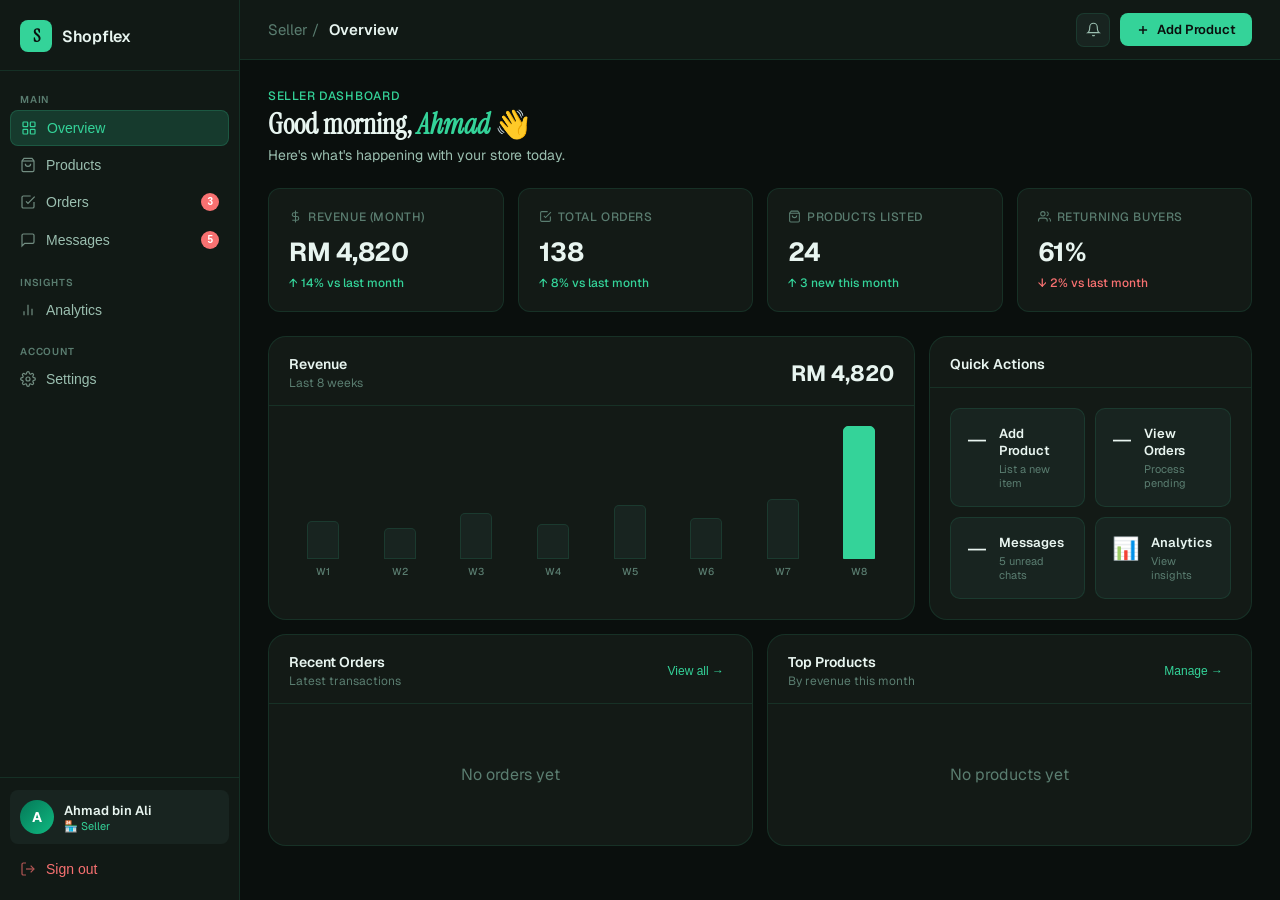
==== dashboard-seller.html @ abceafb4 "first commit" ====
<!DOCTYPE html>
<html lang="en">
<head>
  <meta charset="UTF-8" />
  <meta name="viewport" content="width=device-width, initial-scale=1.0" />
  <title>Shopflex — Seller Dashboard</title>
  <link rel="preconnect" href="https://fonts.googleapis.com" />
  <link rel="preconnect" href="https://fonts.gstatic.com" crossorigin />
  <link href="https://fonts.googleapis.com/css2?family=Instrument+Serif:ital@0;1&family=Geist:wght@300;400;500;600;700&display=swap" rel="stylesheet" />
  <link rel="stylesheet" href="css/seller.css">
</head>
<body>

<div class="app">

  <!-- ═══ SIDEBAR ═══ -->
  <aside class="sidebar" id="sidebar">
    <a class="sidebar-brand" href="index.html">
      <div class="brand-mark">S</div>
      <span class="brand-name">Shopflex</span>
    </a>

    <nav class="sidebar-nav">
      <div class="nav-section-label">Main</div>

      <button class="nav-item active" onclick="Dash.nav('overview', this)">
        <svg width="16" height="16" viewBox="0 0 24 24" fill="none" stroke="currentColor" stroke-width="1.8">
          <rect x="3" y="3" width="7" height="7" rx="1"/><rect x="14" y="3" width="7" height="7" rx="1"/>
          <rect x="3" y="14" width="7" height="7" rx="1"/><rect x="14" y="14" width="7" height="7" rx="1"/>
        </svg>
        Overview
      </button>

      <button class="nav-item" onclick="Dash.nav('products', this)">
        <svg width="16" height="16" viewBox="0 0 24 24" fill="none" stroke="currentColor" stroke-width="1.8">
          <path d="M6 2L3 6v14a2 2 0 002 2h14a2 2 0 002-2V6l-3-4z"/><line x1="3" y1="6" x2="21" y2="6"/>
          <path d="M16 10a4 4 0 01-8 0"/>
        </svg>
        Products
      </button>

      <button class="nav-item" onclick="Dash.nav('orders', this)">
        <svg width="16" height="16" viewBox="0 0 24 24" fill="none" stroke="currentColor" stroke-width="1.8">
          <path d="M9 11l3 3L22 4"/><path d="M21 12v7a2 2 0 01-2 2H5a2 2 0 01-2-2V5a2 2 0 012-2h11"/>
        </svg>
        Orders
        <span class="nav-badge" id="orders-badge">3</span>
      </button>

      <button class="nav-item" onclick="Dash.nav('messages', this)">
        <svg width="16" height="16" viewBox="0 0 24 24" fill="none" stroke="currentColor" stroke-width="1.8">
          <path d="M21 15a2 2 0 01-2 2H7l-4 4V5a2 2 0 012-2h14a2 2 0 012 2z"/>
        </svg>
        Messages
        <span class="nav-badge">5</span>
      </button>

      <div class="nav-section-label" style="margin-top:10px">Insights</div>

      <button class="nav-item" onclick="Dash.nav('analytics', this)">
        <svg width="16" height="16" viewBox="0 0 24 24" fill="none" stroke="currentColor" stroke-width="1.8">
          <line x1="18" y1="20" x2="18" y2="10"/><line x1="12" y1="20" x2="12" y2="4"/>
          <line x1="6" y1="20" x2="6" y2="14"/>
        </svg>
        Analytics
      </button>

      <div class="nav-section-label" style="margin-top:10px">Account</div>

      <button class="nav-item" onclick="Dash.nav('settings', this)">
        <svg width="16" height="16" viewBox="0 0 24 24" fill="none" stroke="currentColor" stroke-width="1.8">
          <circle cx="12" cy="12" r="3"/>
          <path d="M19.4 15a1.65 1.65 0 00.33 1.82l.06.06a2 2 0 010 2.83 2 2 0 01-2.83 0l-.06-.06a1.65 1.65 0 00-1.82-.33 1.65 1.65 0 00-1 1.51V21a2 2 0 01-4 0v-.09A1.65 1.65 0 009 19.4a1.65 1.65 0 00-1.82.33l-.06.06a2 2 0 01-2.83-2.83l.06-.06A1.65 1.65 0 004.68 15a1.65 1.65 0 00-1.51-1H3a2 2 0 010-4h.09A1.65 1.65 0 004.6 9a1.65 1.65 0 00-.33-1.82l-.06-.06a2 2 0 012.83-2.83l.06.06A1.65 1.65 0 009 4.68a1.65 1.65 0 001-1.51V3a2 2 0 014 0v.09a1.65 1.65 0 001 1.51 1.65 1.65 0 001.82-.33l.06-.06a2 2 0 012.83 2.83l-.06.06A1.65 1.65 0 0019.4 9a1.65 1.65 0 001.51 1H21a2 2 0 010 4h-.09a1.65 1.65 0 00-1.51 1z"/>
        </svg>
        Settings
      </button>
    </nav>

    <div class="sidebar-footer">
      <div class="seller-info">
        <div class="seller-avatar" id="seller-avatar-sb">A</div>
        <div class="seller-meta">
          <div class="seller-name" id="seller-name-sb">Ahmad bin Ali</div>
          <div class="seller-role">🏪 Seller</div>
        </div>
      </div>
      <button class="nav-item" onclick="Dash.logout()" style="color:var(--red)">
        <svg width="16" height="16" viewBox="0 0 24 24" fill="none" stroke="currentColor" stroke-width="1.8">
          <path d="M9 21H5a2 2 0 01-2-2V5a2 2 0 012-2h4"/><polyline points="16 17 21 12 16 7"/><line x1="21" y1="12" x2="9" y2="12"/>
        </svg>
        Sign out
      </button>
    </div>
  </aside>

  <!-- ═══ MAIN ═══ -->
  <div class="main">

    <!-- TOPBAR -->
    <header class="topbar">
      <div class="topbar-title" id="topbar-title">
        <span>Seller /</span> Overview
      </div>
      <div class="topbar-actions" style="position:relative">
        <button class="icon-btn" title="Notifications" onclick="NotifPanel.toggle()" id="notif-bell-btn" style="position:relative">
          <svg width="15" height="15" viewBox="0 0 24 24" fill="none" stroke="currentColor" stroke-width="1.8"><path d="M18 8A6 6 0 006 8c0 7-3 9-3 9h18s-3-2-3-9"/><path d="M13.73 21a2 2 0 01-3.46 0"/></svg>
          <span id="notif-badge" style="display:none;position:absolute;top:4px;right:4px;min-width:16px;height:16px;background:var(--red);color:#fff;font-size:9px;font-weight:700;border-radius:99px;align-items:center;justify-content:center;padding:0 4px;border:1.5px solid var(--bg-2);font-family:'Geist',sans-serif">0</span>
        </button>
        <!-- NOTIFICATION PANEL -->
        <div id="notif-panel" style="display:none;position:absolute;top:52px;right:0;width:340px;background:var(--bg-card);border:1px solid var(--border-md);border-radius:var(--radius-lg);box-shadow:0 16px 48px rgba(0,0,0,.6);z-index:200;overflow:hidden">
          <div style="display:flex;align-items:center;justify-content:space-between;padding:14px 16px;border-bottom:1px solid var(--border)">
            <span style="font-size:14px;font-weight:600;color:var(--text)">Notifications</span>
            <button onclick="NotifPanel.clearAll()" style="font-size:11px;color:var(--text-3);background:none;border:none;cursor:pointer;font-family:'Geist',sans-serif;transition:color .15s" onmouseover="this.style.color='var(--text)'" onmouseout="this.style.color='var(--text-3)'">Clear all</button>
          </div>
          <div id="notif-list" style="max-height:380px;overflow-y:auto">
            <div id="notif-empty" style="padding:2.5rem 1rem;text-align:center;color:var(--text-3);font-size:13px;line-height:1.6">
              No notifications yet.<br/>New orders will appear here in real time.
            </div>
          </div>
        </div>
        <button class="btn-primary" onclick="Dash.openAddProduct()">
          <svg width="14" height="14" viewBox="0 0 24 24" fill="none" stroke="currentColor" stroke-width="2.5"><line x1="12" y1="5" x2="12" y2="19"/><line x1="5" y1="12" x2="19" y2="12"/></svg>
          Add Product
        </button>
      </div>
    </header>

    <!-- CONTENT -->
    <div class="content">

      <!-- ══ OVERVIEW ══ -->
      <div class="page active" id="page-overview">
        <div class="page-header">
          <div class="page-eyebrow">Seller Dashboard</div>
          <h1 class="page-title">Good morning, <em id="seller-first-name">Ahmad</em> 👋</h1>
          <p class="page-sub">Here's what's happening with your store today.</p>
        </div>

        <!-- Stats -->
        <div class="stats-row">
          <div class="stat-card">
            <div class="stat-label">
              <svg width="13" height="13" viewBox="0 0 24 24" fill="none" stroke="currentColor" stroke-width="2"><line x1="12" y1="1" x2="12" y2="23"/><path d="M17 5H9.5a3.5 3.5 0 000 7h5a3.5 3.5 0 010 7H6"/></svg>
              Revenue (Month)
            </div>
            <div class="stat-value">RM 4,820</div>
            <div class="stat-trend trend-up">↑ 14% vs last month</div>
          </div>
          <div class="stat-card">
            <div class="stat-label">
              <svg width="13" height="13" viewBox="0 0 24 24" fill="none" stroke="currentColor" stroke-width="2"><path d="M9 11l3 3L22 4"/><path d="M21 12v7a2 2 0 01-2 2H5a2 2 0 01-2-2V5a2 2 0 012-2h11"/></svg>
              Total Orders
            </div>
            <div class="stat-value">138</div>
            <div class="stat-trend trend-up">↑ 8% vs last month</div>
          </div>
          <div class="stat-card">
            <div class="stat-label">
              <svg width="13" height="13" viewBox="0 0 24 24" fill="none" stroke="currentColor" stroke-width="2"><path d="M6 2L3 6v14a2 2 0 002 2h14a2 2 0 002-2V6l-3-4z"/><line x1="3" y1="6" x2="21" y2="6"/><path d="M16 10a4 4 0 01-8 0"/></svg>
              Products Listed
            </div>
            <div class="stat-value">24</div>
            <div class="stat-trend trend-up">↑ 3 new this month</div>
          </div>
          <div class="stat-card">
            <div class="stat-label">
              <svg width="13" height="13" viewBox="0 0 24 24" fill="none" stroke="currentColor" stroke-width="2"><path d="M17 21v-2a4 4 0 00-4-4H5a4 4 0 00-4 4v2"/><circle cx="9" cy="7" r="4"/><path d="M23 21v-2a4 4 0 00-3-3.87"/><path d="M16 3.13a4 4 0 010 7.75"/></svg>
              Returning Buyers
            </div>
            <div class="stat-value">61%</div>
            <div class="stat-trend trend-down">↓ 2% vs last month</div>
          </div>
        </div>

        <!-- Revenue chart + Top products -->
        <div class="grid-3-1">
          <!-- Revenue chart -->
          <div class="card">
            <div class="card-header">
              <div>
                <div class="card-title">Revenue</div>
                <div class="card-sub">Last 8 weeks</div>
              </div>
              <div style="display:flex;gap:8px;align-items:center">
                <span style="font-size:22px;font-weight:700;color:var(--text)">RM 4,820</span>
              </div>
            </div>
            <div class="card-body">
              <div class="chart-wrap" id="revenue-chart">
                <!-- Bars injected by JS -->
              </div>
            </div>
          </div>

          <!-- Quick actions -->
          <div class="card">
            <div class="card-header">
              <div class="card-title">Quick Actions</div>
            </div>
            <div class="card-body">
              <div class="quick-grid">
                <div class="quick-card" onclick="Dash.openAddProduct()">
                  <div class="quick-icon">—</div>
                  <div>
                    <div class="quick-title">Add Product</div>
                    <div class="quick-desc">List a new item</div>
                  </div>
                </div>
                <div class="quick-card" onclick='Dash.nav("orders", document.querySelector("[onclick*=\"orders\"]"))'>
                  <div class="quick-icon">—</div>
                  <div>
                    <div class="quick-title">View Orders</div>
                    <div class="quick-desc">Process pending</div>
                  </div>
                </div>
                <div class="quick-card" onclick='Dash.nav("messages", null)'>
                  <div class="quick-icon">—</div>
                  <div>
                    <div class="quick-title">Messages</div>
                    <div class="quick-desc">5 unread chats</div>
                  </div>
                </div>
                <div class="quick-card" onclick="Dash.nav('analytics', null)">
                  <div class="quick-icon">📊</div>
                  <div>
                    <div class="quick-title">Analytics</div>
                    <div class="quick-desc">View insights</div>
                  </div>
                </div>
              </div>
            </div>
          </div>
        </div>

        <!-- Recent orders + Top products -->
        <div class="grid-2">
          <!-- Recent orders -->
          <div class="card">
            <div class="card-header">
              <div>
                <div class="card-title">Recent Orders</div>
                <div class="card-sub">Latest transactions</div>
              </div>
              <button class="card-action" onclick="Dash.nav('orders', null)">View all →</button>
            </div>
            <div class="card-body" id="recent-orders-list">
              <!-- Injected by JS -->
            </div>
          </div>

          <!-- Top products -->
          <div class="card">
            <div class="card-header">
              <div>
                <div class="card-title">Top Products</div>
                <div class="card-sub">By revenue this month</div>
              </div>
              <button class="card-action" onclick="Dash.nav('products', null)">Manage →</button>
            </div>
            <div class="card-body" id="top-products-list">
              <!-- Injected by JS -->
            </div>
          </div>
        </div>
      </div>

      <!-- ══ PRODUCTS ══ -->
      <div class="page" id="page-products">
        <div class="page-header">
          <div class="page-eyebrow">Store</div>
          <h1 class="page-title">My <em>Products</em></h1>
          <p class="page-sub">Manage your listings, inventory, and pricing.</p>
        </div>

        <div class="products-toolbar">
          <div class="search-wrap">
            <span class="search-ico">
              <svg width="14" height="14" viewBox="0 0 24 24" fill="none" stroke="currentColor" stroke-width="2"><circle cx="11" cy="11" r="8"/><path d="M21 21l-4.35-4.35"/></svg>
            </span>
            <input class="search-input" placeholder="Search products…" oninput="Dash.filterProducts(this.value)" />
          </div>
          <select class="filter-select" onchange="Dash.filterByCategory(this.value)">
            <option value="">All categories</option>
            <option>Electronics</option>
            <option>Fashion</option>
            <option>Home & Living</option>
            <option>Sports</option>
            <option>Accessories</option>
          </select>
          <select class="filter-select">
            <option>All stock</option>
            <option>In stock</option>
            <option>Low stock</option>
            <option>Out of stock</option>
          </select>
          <button class="btn-primary" onclick="Dash.openAddProduct()">
            <svg width="13" height="13" viewBox="0 0 24 24" fill="none" stroke="currentColor" stroke-width="2.5"><line x1="12" y1="5" x2="12" y2="19"/><line x1="5" y1="12" x2="19" y2="12"/></svg>
            Add Product
          </button>
        </div>

        <div class="table-wrap">
          <table class="data-table" id="products-table">
            <thead>
              <tr>
                <th>Product</th>
                <th>Category</th>
                <th>Price</th>
                <th>Stock</th>
                <th>Sales</th>
                <th>Revenue</th>
                <th>Actions</th>
              </tr>
            </thead>
            <tbody id="products-tbody">
              <!-- Injected by JS -->
            </tbody>
          </table>
        </div>
      </div>

      <!-- ══ ORDERS ══ -->
      <div class="page" id="page-orders">
        <div class="page-header">
          <div class="page-eyebrow">Fulfilment</div>
          <h1 class="page-title">My <em>Orders</em></h1>
          <p class="page-sub">Track and manage incoming orders.</p>
        </div>

        <div class="orders-tabs">
          <button class="otab active" onclick="Dash.filterOrders('all', this)">
            All <span class="otab-count">12</span>
          </button>
          <button class="otab" onclick="Dash.filterOrders('pending', this)">
            Pending <span class="otab-count">3</span>
          </button>
          <button class="otab" onclick="Dash.filterOrders('shipped', this)">
            Shipped <span class="otab-count">5</span>
          </button>
          <button class="otab" onclick="Dash.filterOrders('delivered', this)">
            Delivered <span class="otab-count">3</span>
          </button>
          <button class="otab" onclick="Dash.filterOrders('cancelled', this)">
            Cancelled <span class="otab-count">1</span>
          </button>
        </div>

        <div class="table-wrap">
          <table class="data-table" id="orders-table">
            <thead>
              <tr>
                <th>Order</th>
                <th>Buyer</th>
                <th>Product</th>
                <th>Date</th>
                <th>Amount</th>
                <th>Payment</th>
                <th>Status</th>
                <th>Actions</th>
              </tr>
            </thead>
            <tbody id="orders-tbody">
              <!-- Injected by JS -->
            </tbody>
          </table>
        </div>
      </div>

      <!-- ══ MESSAGES ══ -->
      <div class="page" id="page-messages">
        <div class="page-header">
          <div class="page-eyebrow">Communication</div>
          <h1 class="page-title">Buyer <em>Messages</em></h1>
          <p class="page-sub">Chat directly with your customers.</p>
        </div>

        <div class="messages-layout">
          <!-- Conversation list -->
          <div class="convo-list">
            <div class="convo-search">
              <input class="search-input" style="padding-left:12px" placeholder="Search chats…" />
            </div>
            <div class="convo-item active" onclick="Dash.openChat(this, 'Ali Hassan', 'A', 'Is it still available?')">
              <div class="convo-av">A</div>
              <div class="convo-meta">
                <div class="convo-name">Ali Hassan</div>
                <div class="convo-preview">Is it still available? 👍</div>
              </div>
              <div style="display:flex;flex-direction:column;align-items:flex-end;gap:4px">
                <div class="convo-time">2m</div>
                <div class="unread-dot"></div>
              </div>
            </div>
            <div class="convo-item" onclick="Dash.openChat(this, 'Siti Rahimah', 'S', 'When will it arrive?')">
              <div class="convo-av" style="background:linear-gradient(135deg,#7c3aed,#6d28d9)">S</div>
              <div class="convo-meta">
                <div class="convo-name">Siti Rahimah</div>
                <div class="convo-preview">When will it arrive?</div>
              </div>
              <div style="display:flex;flex-direction:column;align-items:flex-end;gap:4px">
                <div class="convo-time">1h</div>
                <div class="unread-dot"></div>
              </div>
            </div>
            <div class="convo-item" onclick="Dash.openChat(this, 'Kumar Raj', 'K', 'Can I get a discount?')">
              <div class="convo-av" style="background:linear-gradient(135deg,#b45309,#d97706)">K</div>
              <div class="convo-meta">
                <div class="convo-name">Kumar Raj</div>
                <div class="convo-preview">Can I get a discount?</div>
              </div>
              <div style="display:flex;flex-direction:column;align-items:flex-end;gap:4px">
                <div class="convo-time">3h</div>
                <div class="unread-dot"></div>
              </div>
            </div>
            <div class="convo-item" onclick="Dash.openChat(this, 'Nurul Ain', 'N', 'Thank you so much!')">
              <div class="convo-av" style="background:linear-gradient(135deg,#0369a1,#0284c7)">N</div>
              <div class="convo-meta">
                <div class="convo-name">Nurul Ain</div>
                <div class="convo-preview">Thank you so much! 🙏</div>
              </div>
              <div style="display:flex;flex-direction:column;align-items:flex-end;gap:4px">
                <div class="convo-time">5h</div>
              </div>
            </div>
            <div class="convo-item" onclick="Dash.openChat(this, 'Chong Wei', 'C', 'Order placed!')">
              <div class="convo-av" style="background:linear-gradient(135deg,#be185d,#db2777)">C</div>
              <div class="convo-meta">
                <div class="convo-name">Chong Wei</div>
                <div class="convo-preview">Order placed! Thanks.</div>
              </div>
              <div style="display:flex;flex-direction:column;align-items:flex-end;gap:4px">
                <div class="convo-time">1d</div>
              </div>
            </div>
          </div>

          <!-- Chat area -->
          <div class="chat-area">
            <div class="chat-header">
              <div class="chat-av" id="chat-av">A</div>
              <div>
                <div class="chat-name" id="chat-name">Ali Hassan</div>
                <div class="chat-status">● Online</div>
              </div>
            </div>
            <div class="chat-messages" id="chat-messages">
              <div class="msg in">
                <div class="msg-bubble">Hi! Is the Wireless Earbuds Pro still available?</div>
                <div class="msg-time">2:14 PM</div>
              </div>
              <div class="msg in">
                <div class="msg-bubble">Is it still available? 👍</div>
                <div class="msg-time">2:14 PM</div>
              </div>
              <div class="msg out">
                <div class="msg-bubble">Yes! We still have 5 units left 🎧</div>
                <div class="msg-time">2:15 PM</div>
              </div>
              <div class="msg out">
                <div class="msg-bubble">Free shipping for orders above RM 100 too!</div>
                <div class="msg-time">2:15 PM</div>
              </div>
              <div class="msg in">
                <div class="msg-bubble">Great! I'll place an order now.</div>
                <div class="msg-time">2:17 PM</div>
              </div>
            </div>
            <div class="chat-input-wrap">
              <input class="chat-input" id="chat-input-field" placeholder="Type a message…" onkeydown="if(event.key==='Enter')Dash.sendMessage()" />
              <button class="send-btn" onclick="Dash.sendMessage()">
                <svg width="14" height="14" viewBox="0 0 24 24" fill="none" stroke="currentColor" stroke-width="2.5"><line x1="22" y1="2" x2="11" y2="13"/><polygon points="22 2 15 22 11 13 2 9 22 2"/></svg>
              </button>
            </div>
          </div>
        </div>
      </div>

      <!-- ══ ANALYTICS ══ -->
      <div class="page" id="page-analytics">
        <div class="page-header">
          <div class="page-eyebrow">Insights</div>
          <h1 class="page-title">Store <em>Analytics</em></h1>
          <p class="page-sub">Performance trends and customer insights.</p>
        </div>

        <!-- Period selector -->
        <div style="display:flex;justify-content:flex-end;margin-bottom:20px">
          <div class="analytics-period">
            <button class="period-btn" onclick="Dash.setPeriod('7d',this)">7D</button>
            <button class="period-btn active" onclick="Dash.setPeriod('30d',this)">30D</button>
            <button class="period-btn" onclick="Dash.setPeriod('90d',this)">3M</button>
            <button class="period-btn" onclick="Dash.setPeriod('1y',this)">1Y</button>
          </div>
        </div>

        <div class="stats-row">
          <div class="stat-card">
            <div class="stat-label">Total Revenue</div>
            <div class="stat-value">RM 4,820</div>
            <div class="stat-trend trend-up">↑ 14%</div>
          </div>
          <div class="stat-card">
            <div class="stat-label">Orders</div>
            <div class="stat-value">138</div>
            <div class="stat-trend trend-up">↑ 8%</div>
          </div>
          <div class="stat-card">
            <div class="stat-label">Avg. Order Value</div>
            <div class="stat-value">RM 34.9</div>
            <div class="stat-trend trend-up">↑ 5%</div>
          </div>
          <div class="stat-card">
            <div class="stat-label">Conversion Rate</div>
            <div class="stat-value">3.8%</div>
            <div class="stat-trend trend-down">↓ 0.4%</div>
          </div>
        </div>

        <div class="grid-2">
          <!-- Revenue trend -->
          <div class="card">
            <div class="card-header">
              <div class="card-title">Revenue Trend</div>
              <div class="card-sub">Daily revenue (last 30 days)</div>
            </div>
            <div class="card-body">
              <div class="chart-wrap" id="analytics-chart" style="height:180px">
                <!-- Injected by JS -->
              </div>
            </div>
          </div>

          <!-- Category breakdown -->
          <div class="card">
            <div class="card-header">
              <div class="card-title">Sales by Category</div>
              <div class="card-sub">Revenue distribution</div>
            </div>
            <div class="card-body">
              <div class="donut-wrap">
                <!-- SVG donut chart -->
                <svg class="donut-svg" width="120" height="120" viewBox="0 0 120 120">
                  <circle cx="60" cy="60" r="46" fill="none" stroke="var(--bg-3)" stroke-width="16"/>
                  <!-- Electronics 42% -->
                  <circle cx="60" cy="60" r="46" fill="none" stroke="#34d399" stroke-width="16"
                    stroke-dasharray="121.5 288.9" stroke-dashoffset="0" transform="rotate(-90 60 60)"/>
                  <!-- Fashion 28% -->
                  <circle cx="60" cy="60" r="46" fill="none" stroke="#60a5fa" stroke-width="16"
                    stroke-dasharray="81" stroke-dashoffset="-121.5" transform="rotate(-90 60 60)"/>
                  <!-- Home 18% -->
                  <circle cx="60" cy="60" r="46" fill="none" stroke="#fbbf24" stroke-width="16"
                    stroke-dasharray="52" stroke-dashoffset="-202.5" transform="rotate(-90 60 60)"/>
                  <!-- Other 12% -->
                  <circle cx="60" cy="60" r="46" fill="none" stroke="#f87171" stroke-width="16"
                    stroke-dasharray="34.7" stroke-dashoffset="-254.5" transform="rotate(-90 60 60)"/>
                  <text x="60" y="55" text-anchor="middle" fill="var(--text)" font-size="14" font-weight="700" font-family="Geist">42%</text>
                  <text x="60" y="70" text-anchor="middle" fill="var(--text-3)" font-size="9" font-family="Geist">Electronics</text>
                </svg>
                <div class="donut-legend">
                  <div class="legend-item">
                    <div class="legend-dot" style="background:#34d399"></div>
                    <div class="legend-label">Electronics</div>
                    <div class="legend-pct">42%</div>
                  </div>
                  <div class="legend-item">
                    <div class="legend-dot" style="background:#60a5fa"></div>
                    <div class="legend-label">Fashion</div>
                    <div class="legend-pct">28%</div>
                  </div>
                  <div class="legend-item">
                    <div class="legend-dot" style="background:#fbbf24"></div>
                    <div class="legend-label">Home & Living</div>
                    <div class="legend-pct">18%</div>
                  </div>
                  <div class="legend-item">
                    <div class="legend-dot" style="background:#f87171"></div>
                    <div class="legend-label">Other</div>
                    <div class="legend-pct">12%</div>
                  </div>
                </div>
              </div>
            </div>
          </div>
        </div>
      </div>

      <!-- ══ SETTINGS ══ -->
      <div class="page" id="page-settings">
        <div class="page-header">
          <div class="page-eyebrow">Account</div>
          <h1 class="page-title">Store <em>Settings</em></h1>
          <p class="page-sub">Manage your profile, store info, and preferences.</p>
        </div>

        <div class="settings-grid">
          <!-- Profile -->
          <div class="card">
            <div class="card-header"><div class="card-title">Profile</div></div>
            <div class="card-body">
              <div style="display:flex;align-items:center;gap:16px;margin-bottom:20px">
                <div class="seller-avatar" style="width:52px;height:52px;font-size:20px" id="settings-avatar">A</div>
                <div>
                  <div style="font-size:16px;font-weight:600;color:var(--text)" id="settings-name">Ahmad bin Ali</div>
                  <div style="font-size:12px;color:var(--text-3)">Seller account</div>
                </div>
              </div>
              <div class="fgroup">
                <label class="flabel">Full Name</label>
                <input class="finput" id="set-name" placeholder="Ahmad bin Ali" />
              </div>
              <div class="fgroup">
                <label class="flabel">Email</label>
                <input class="finput" id="set-email" type="email" placeholder="ahmad@example.com" />
              </div>
              <div class="fgroup">
                <label class="flabel">Phone</label>
                <input class="finput" id="set-phone" placeholder="+60 12-345 6789" />
              </div>
              <button class="btn-primary" style="margin-top:4px" onclick="Dash.saveProfile()">Save changes</button>
            </div>
          </div>

          <!-- Store info -->
          <div class="card">
            <div class="card-header"><div class="card-title">Store Info</div></div>
            <div class="card-body">
              <div class="fgroup">
                <label class="flabel">Store Name</label>
                <input class="finput" placeholder="TechGadgets MY" />
              </div>
              <div class="fgroup">
                <label class="flabel">Store Description</label>
                <textarea class="ftextarea" placeholder="Tell buyers about your store…"></textarea>
              </div>
              <div class="fgroup">
                <label class="flabel">Location</label>
                <input class="finput" placeholder="Kuala Lumpur, Malaysia" />
              </div>
              <button class="btn-primary" style="margin-top:4px" onclick="showToast('Store info saved!', 'success')">Save store info</button>
            </div>
          </div>

          <!-- Notifications -->
          <div class="card">
            <div class="card-header"><div class="card-title">Notifications</div></div>
            <div class="card-body">
              <div class="toggle-row">
                <div class="toggle-info">
                  <div class="toggle-label">New Orders</div>
                  <div class="toggle-desc">Get notified when a new order arrives</div>
                </div>
                <div class="toggle on" onclick="this.classList.toggle('on')"><div class="toggle-knob"></div></div>
              </div>
              <div class="toggle-row">
                <div class="toggle-info">
                  <div class="toggle-label">New Messages</div>
                  <div class="toggle-desc">Alert when buyer sends a message</div>
                </div>
                <div class="toggle on" onclick="this.classList.toggle('on')"><div class="toggle-knob"></div></div>
              </div>
              <div class="toggle-row">
                <div class="toggle-info">
                  <div class="toggle-label">Low Stock Alert</div>
                  <div class="toggle-desc">Notify when stock falls below 5 units</div>
                </div>
                <div class="toggle on" onclick="this.classList.toggle('on')"><div class="toggle-knob"></div></div>
              </div>
              <div class="toggle-row">
                <div class="toggle-info">
                  <div class="toggle-label">Weekly Report</div>
                  <div class="toggle-desc">Email summary every Monday</div>
                </div>
                <div class="toggle" onclick="this.classList.toggle('on')"><div class="toggle-knob"></div></div>
              </div>
            </div>
          </div>

          <!-- Security -->
          <div class="card">
            <div class="card-header"><div class="card-title">Security</div></div>
            <div class="card-body">
              <div class="fgroup">
                <label class="flabel">Current Password</label>
                <input class="finput" type="password" placeholder="••••••••" />
              </div>
              <div class="fgroup">
                <label class="flabel">New Password</label>
                <input class="finput" type="password" placeholder="Min. 8 characters" />
              </div>
              <div class="fgroup">
                <label class="flabel">Confirm New Password</label>
                <input class="finput" type="password" placeholder="••••••••" />
              </div>
              <button class="btn-primary" style="margin-top:4px" onclick="showToast('Password updated!', 'success')">Update password</button>
            </div>
          </div>
        </div>
      </div>

    </div>
  </div>
</div>

<!-- ═══ ADD PRODUCT MODAL ═══ -->
<div class="modal-backdrop" id="modal-backdrop" onclick="if(event.target===this)Dash.closeModal()">
  <div class="modal">
    <div class="modal-header">
      <div class="modal-title">Add New Product</div>
      <button class="modal-close" onclick="Dash.closeModal()">
        <svg width="12" height="12" viewBox="0 0 24 24" fill="none" stroke="currentColor" stroke-width="2.5"><path d="M18 6L6 18M6 6l12 12"/></svg>
      </button>
    </div>
    <div class="modal-body">
      <!-- Image upload -->
      <div class="fgroup">
        <label class="flabel">Product Image</label>
        <input type="file" id="mp-image-input" accept="image/png,image/jpeg,image/webp" style="display:none" onchange="Dash.handleImagePick(this)" />
        <div class="img-upload" id="img-upload-area" onclick="document.getElementById('mp-image-input').click()">
          <div class="img-upload-icon" id="img-upload-icon">📷</div>
          <div class="img-upload-text" id="img-upload-text">Click to upload image</div>
          <div class="img-upload-sub" id="img-upload-sub">PNG, JPG, WEBP up to 5MB</div>
        </div>
        <img id="img-preview" src="" alt="Preview" style="display:none;margin-top:10px;width:100%;max-height:160px;object-fit:cover;border-radius:8px;border:1px solid var(--border)" />
      </div>

      <div class="fgroup">
        <label class="flabel">Product Name</label>
        <input class="finput" id="mp-name" placeholder="e.g. Wireless Earbuds Pro" />
      </div>

      <div class="form-row">
        <div class="fgroup" style="margin-bottom:0">
          <label class="flabel">Price (RM)</label>
          <input class="finput" id="mp-price" type="number" placeholder="0.00" step="0.01" />
        </div>
        <div class="fgroup" style="margin-bottom:0">
          <label class="flabel">Stock Quantity</label>
          <input class="finput" id="mp-stock" type="number" placeholder="0" />
        </div>
      </div>

      <div class="fgroup" style="margin-top:16px">
        <label class="flabel">Category</label>
        <select class="fselect" id="mp-category">
          <option value="">Select a category</option>
          <option>Electronics</option>
          <option>Fashion</option>
          <option>Home & Living</option>
          <option>Sports</option>
          <option>Accessories</option>
          <option>Books</option>
          <option>Health & Beauty</option>
          <option>Other</option>
        </select>
      </div>

      <div class="fgroup">
        <label class="flabel">Description</label>
        <textarea class="ftextarea" id="mp-desc" placeholder="Describe your product — features, condition, what's included…"></textarea>
      </div>
    </div>
    <div class="modal-footer">
      <button class="btn-ghost" onclick="Dash.closeModal()">Cancel</button>
      <button class="btn-primary" onclick="Dash.submitProduct()">
        <svg width="13" height="13" viewBox="0 0 24 24" fill="none" stroke="currentColor" stroke-width="2.5"><line x1="12" y1="5" x2="12" y2="19"/><line x1="5" y1="12" x2="19" y2="12"/></svg>
        Add Product
      </button>
    </div>
  </div>
</div>

<!-- Toast -->
<div id="toast-wrap"></div>
<!-- Scripts -->
<script src="https://cdn.jsdelivr.net/npm/@supabase/supabase-js@2"></script>
<script src="js/config.js"></script>
<script src="js/seller.js"></script>
</body>
</html>
---- css/seller.css ----
/* ═══════════════════════════════════════════
       CSS VARIABLES & RESET
    ═══════════════════════════════════════════ */
    *, *::before, *::after { box-sizing: border-box; margin: 0; padding: 0; }

    :root {
      --green-900: #052e16;
      --green-800: #064e3b;
      --green-700: #065f46;
      --green-600: #047857;
      --green-500: #059669;
      --green-400: #10b981;
      --green-300: #34d399;
      --green-200: #6ee7b7;
      --green-100: #d1fae5;
      --green-50:  #ecfdf5;

      --bg:        #0a0f0d;
      --bg-2:      #111915;
      --bg-3:      #182420;
      --bg-card:   #131a16;
      --border:    rgba(52,211,153,.12);
      --border-md: rgba(52,211,153,.2);
      --text:      #e8f5f0;
      --text-2:    #9bbfb0;
      --text-3:    #5a7d70;
      --accent:    #34d399;
      --accent-glow: rgba(52,211,153,.18);
      --red:       #f87171;
      --red-bg:    rgba(248,113,113,.1);
      --yellow:    #fbbf24;
      --yellow-bg: rgba(251,191,36,.1);
      --blue:      #60a5fa;
      --blue-bg:   rgba(96,165,250,.1);

      --radius:    12px;
      --radius-lg: 18px;
      --ease:      cubic-bezier(.22,1,.36,1);
      --sidebar-w: 240px;
    }

    html { scroll-behavior: smooth; }
    body {
      font-family: 'Geist', sans-serif;
      background: var(--bg);
      color: var(--text);
      min-height: 100vh;
      overflow-x: hidden;
    }

    /* ═══════════════════════════════════════════
       LAYOUT
    ═══════════════════════════════════════════ */
    .app { display: flex; min-height: 100vh; }

    /* ═══ SIDEBAR ═══ */
    .sidebar {
      width: var(--sidebar-w);
      background: var(--bg-2);
      border-right: 1px solid var(--border);
      display: flex;
      flex-direction: column;
      position: fixed;
      top: 0; left: 0; bottom: 0;
      z-index: 100;
      transition: transform .3s var(--ease);
    }

    .sidebar-brand {
      display: flex;
      align-items: center;
      gap: 10px;
      padding: 20px 20px 18px;
      border-bottom: 1px solid var(--border);
      text-decoration: none;
    }
    .brand-mark {
      width: 32px; height: 32px;
      background: var(--accent);
      color: var(--bg);
      border-radius: 8px;
      display: flex; align-items: center; justify-content: center;
      font-family: 'Instrument Serif', serif;
      font-size: 18px;
      font-weight: 700;
      flex-shrink: 0;
    }
    .brand-name {
      font-size: 16px;
      font-weight: 600;
      color: var(--text);
      letter-spacing: -.3px;
    }

    .sidebar-nav {
      flex: 1;
      padding: 14px 10px;
      overflow-y: auto;
    }
    .nav-section-label {
      font-size: 10px;
      font-weight: 600;
      letter-spacing: .08em;
      color: var(--text-3);
      text-transform: uppercase;
      padding: 8px 10px 4px;
    }
    .nav-item {
      display: flex;
      align-items: center;
      gap: 10px;
      padding: 9px 10px;
      border-radius: 8px;
      cursor: pointer;
      font-size: 14px;
      font-weight: 500;
      color: var(--text-2);
      transition: all .15s;
      border: none;
      background: none;
      width: 100%;
      text-align: left;
      text-decoration: none;
      margin-bottom: 2px;
    }
    .nav-item:hover { background: var(--bg-3); color: var(--text); }
    .nav-item.active {
      background: var(--accent-glow);
      color: var(--accent);
      border: 1px solid var(--border-md);
    }
    .nav-item svg { flex-shrink: 0; opacity: .7; }
    .nav-item.active svg { opacity: 1; }
    .nav-badge {
      margin-left: auto;
      background: var(--red);
      color: #fff;
      font-size: 10px;
      font-weight: 700;
      border-radius: 10px;
      padding: 1px 6px;
      line-height: 16px;
    }

    .sidebar-footer {
      padding: 12px 10px;
      border-top: 1px solid var(--border);
    }
    .seller-info {
      display: flex;
      align-items: center;
      gap: 10px;
      padding: 10px;
      border-radius: 8px;
      background: var(--bg-3);
      margin-bottom: 8px;
    }
    .seller-avatar {
      width: 34px; height: 34px;
      border-radius: 50%;
      background: linear-gradient(135deg, var(--green-600), var(--green-400));
      display: flex; align-items: center; justify-content: center;
      font-size: 14px; font-weight: 700; color: #fff;
      flex-shrink: 0;
    }
    .seller-meta { flex: 1; min-width: 0; }
    .seller-name { font-size: 13px; font-weight: 600; color: var(--text); white-space: nowrap; overflow: hidden; text-overflow: ellipsis; }
    .seller-role { font-size: 11px; color: var(--accent); }

    /* ═══ MAIN ═══ */
    .main {
      margin-left: var(--sidebar-w);
      flex: 1;
      display: flex;
      flex-direction: column;
      min-height: 100vh;
    }

    /* ═══ TOPBAR ═══ */
    .topbar {
      height: 60px;
      background: var(--bg-2);
      border-bottom: 1px solid var(--border);
      display: flex;
      align-items: center;
      padding: 0 28px;
      gap: 16px;
      position: sticky;
      top: 0; z-index: 50;
    }
    .topbar-title {
      flex: 1;
      font-size: 15px;
      font-weight: 600;
      color: var(--text);
    }
    .topbar-title span { color: var(--text-3); font-weight: 400; margin-right: 6px; }
    .topbar-actions { display: flex; align-items: center; gap: 10px; }
    .icon-btn {
      width: 34px; height: 34px;
      border-radius: 8px;
      border: 1px solid var(--border);
      background: var(--bg-3);
      color: var(--text-2);
      display: flex; align-items: center; justify-content: center;
      cursor: pointer;
      transition: all .15s;
      position: relative;
    }
    .icon-btn:hover { border-color: var(--border-md); color: var(--text); }
    .notif-dot {
      position: absolute;
      top: 6px; right: 6px;
      width: 6px; height: 6px;
      border-radius: 50%;
      background: var(--red);
      border: 1.5px solid var(--bg-2);
    }
    @keyframes notifSlide {
      from { opacity:0; transform: translateY(-8px); }
      to   { opacity:1; transform: translateY(0); }
    }
    @keyframes fadeDown {
      from { opacity:0; transform: translateY(-8px); }
      to   { opacity:1; transform: translateY(0); }
    }
    .btn-primary {
      display: flex; align-items: center; gap: 7px;
      background: var(--accent);
      color: var(--bg);
      border: none;
      border-radius: 8px;
      padding: 8px 16px;
      font-family: 'Geist', sans-serif;
      font-size: 13px;
      font-weight: 600;
      cursor: pointer;
      transition: all .15s;
    }
    .btn-primary:hover { background: var(--green-300); transform: translateY(-1px); }

    /* ═══ CONTENT AREA ═══ */
    .content {
      padding: 28px;
      flex: 1;
    }

    /* ═══════════════════════════════════════════
       PAGES (tab-based views)
    ═══════════════════════════════════════════ */
    .page { display: none; animation: fadeUp .3s var(--ease) both; }
    .page.active { display: block; }
    @keyframes fadeUp {
      from { opacity: 0; transform: translateY(12px); }
      to   { opacity: 1; transform: translateY(0); }
    }

    /* ═══════════════════════════════════════════
       OVERVIEW PAGE
    ═══════════════════════════════════════════ */
    .page-header {
      margin-bottom: 24px;
    }
    .page-eyebrow {
      font-size: 12px;
      font-weight: 500;
      color: var(--accent);
      letter-spacing: .06em;
      text-transform: uppercase;
      margin-bottom: 4px;
    }
    .page-title {
      font-family: 'Instrument Serif', serif;
      font-size: 28px;
      color: var(--text);
      line-height: 1.2;
    }
    .page-title em { font-style: italic; color: var(--accent); }
    .page-sub { font-size: 14px; color: var(--text-2); margin-top: 4px; }

    /* Stats row */
    .stats-row {
      display: grid;
      grid-template-columns: repeat(4, 1fr);
      gap: 14px;
      margin-bottom: 24px;
    }
    .stat-card {
      background: var(--bg-card);
      border: 1px solid var(--border);
      border-radius: var(--radius);
      padding: 20px;
      transition: border-color .2s;
    }
    .stat-card:hover { border-color: var(--border-md); }
    .stat-label {
      font-size: 12px;
      font-weight: 500;
      color: var(--text-3);
      text-transform: uppercase;
      letter-spacing: .05em;
      margin-bottom: 10px;
      display: flex;
      align-items: center;
      gap: 6px;
    }
    .stat-value {
      font-size: 26px;
      font-weight: 700;
      color: var(--text);
      letter-spacing: -.5px;
      margin-bottom: 6px;
    }
    .stat-trend {
      font-size: 12px;
      font-weight: 500;
      display: flex;
      align-items: center;
      gap: 4px;
    }
    .trend-up   { color: var(--accent); }
    .trend-down { color: var(--red); }

    /* Grid 2-col */
    .grid-2 {
      display: grid;
      grid-template-columns: 1fr 1fr;
      gap: 14px;
      margin-bottom: 14px;
    }
    .grid-3-1 {
      display: grid;
      grid-template-columns: 2fr 1fr;
      gap: 14px;
      margin-bottom: 14px;
    }

    /* Card base */
    .card {
      background: var(--bg-card);
      border: 1px solid var(--border);
      border-radius: var(--radius-lg);
      overflow: hidden;
    }
    .card-header {
      display: flex;
      align-items: center;
      justify-content: space-between;
      padding: 18px 20px 14px;
      border-bottom: 1px solid var(--border);
    }
    .card-title {
      font-size: 14px;
      font-weight: 600;
      color: var(--text);
    }
    .card-sub { font-size: 12px; color: var(--text-3); margin-top: 2px; }
    .card-action {
      font-size: 12px;
      color: var(--accent);
      font-weight: 500;
      cursor: pointer;
      border: none;
      background: none;
      padding: 4px 8px;
      border-radius: 6px;
      transition: background .15s;
    }
    .card-action:hover { background: var(--accent-glow); }
    .card-body { padding: 20px; }

    /* Revenue chart */
    .chart-wrap {
      height: 160px;
      display: flex;
      align-items: flex-end;
      gap: 8px;
      padding: 0 0 8px;
    }
    .chart-bar-group {
      flex: 1;
      display: flex;
      flex-direction: column;
      align-items: center;
      gap: 6px;
      height: 100%;
      justify-content: flex-end;
    }
    .chart-bar {
      width: 100%;
      max-width: 32px;
      border-radius: 5px 5px 0 0;
      background: var(--bg-3);
      border: 1px solid var(--border);
      transition: background .3s, height .6s var(--ease);
      cursor: pointer;
      position: relative;
    }
    .chart-bar.active, .chart-bar:hover {
      background: var(--accent);
      border-color: var(--accent);
    }
    .chart-bar:hover .bar-tooltip {
      display: block;
    }
    .bar-tooltip {
      display: none;
      position: absolute;
      bottom: calc(100% + 6px);
      left: 50%;
      transform: translateX(-50%);
      background: var(--bg);
      border: 1px solid var(--border-md);
      border-radius: 6px;
      padding: 4px 8px;
      font-size: 11px;
      font-weight: 600;
      color: var(--text);
      white-space: nowrap;
      z-index: 10;
    }
    .chart-label {
      font-size: 10px;
      color: var(--text-3);
      font-weight: 500;
    }

    /* Orders list */
    .order-row {
      display: flex;
      align-items: center;
      gap: 12px;
      padding: 12px 0;
      border-bottom: 1px solid var(--border);
      transition: background .15s;
      cursor: pointer;
    }
    .order-row:last-child { border-bottom: none; }
    .order-row:hover { background: rgba(52,211,153,.03); margin: 0 -20px; padding-left: 20px; padding-right: 20px; border-radius: 8px; }
    .order-icon {
      width: 36px; height: 36px;
      border-radius: 8px;
      background: var(--bg-3);
      display: flex; align-items: center; justify-content: center;
      font-size: 16px;
      flex-shrink: 0;
    }
    .order-info { flex: 1; min-width: 0; }
    .order-name { font-size: 13px; font-weight: 600; color: var(--text); white-space: nowrap; overflow: hidden; text-overflow: ellipsis; }
    .order-meta { font-size: 11px; color: var(--text-3); margin-top: 2px; }
    .order-amount { font-size: 14px; font-weight: 700; color: var(--text); }
    .status-pill {
      font-size: 11px;
      font-weight: 600;
      padding: 3px 8px;
      border-radius: 20px;
    }
    .status-pending  { background: var(--yellow-bg); color: var(--yellow); }
    .status-shipped  { background: var(--blue-bg);   color: var(--blue);   }
    .status-delivered{ background: var(--accent-glow); color: var(--accent); }
    .status-cancelled{ background: var(--red-bg);    color: var(--red);    }

    /* Top products */
    .product-rank-row {
      display: flex;
      align-items: center;
      gap: 12px;
      padding: 10px 0;
      border-bottom: 1px solid var(--border);
    }
    .product-rank-row:last-child { border-bottom: none; }
    .rank-num {
      width: 20px;
      font-size: 12px;
      font-weight: 700;
      color: var(--text-3);
      text-align: center;
      flex-shrink: 0;
    }
    .rank-img {
      width: 36px; height: 36px;
      border-radius: 8px;
      background: var(--bg-3);
      display: flex; align-items: center; justify-content: center;
      font-size: 18px;
      flex-shrink: 0;
    }
    .rank-info { flex: 1; }
    .rank-name { font-size: 13px; font-weight: 500; color: var(--text); }
    .rank-sales { font-size: 11px; color: var(--text-3); margin-top: 2px; }
    .rank-bar-wrap {
      width: 60px;
      height: 4px;
      background: var(--bg-3);
      border-radius: 2px;
      overflow: hidden;
    }
    .rank-bar-fill {
      height: 100%;
      background: var(--accent);
      border-radius: 2px;
    }
    .rank-rev { font-size: 13px; font-weight: 600; color: var(--text); white-space: nowrap; min-width: 60px; text-align: right; }

    /* Quick actions */
    .quick-grid {
      display: grid;
      grid-template-columns: 1fr 1fr;
      gap: 10px;
    }
    .quick-card {
      background: var(--bg-3);
      border: 1px solid var(--border);
      border-radius: 10px;
      padding: 16px;
      cursor: pointer;
      transition: all .2s;
      display: flex;
      align-items: flex-start;
      gap: 12px;
    }
    .quick-card:hover { border-color: var(--border-md); background: var(--accent-glow); transform: translateY(-2px); }
    .quick-icon { font-size: 22px; }
    .quick-title { font-size: 13px; font-weight: 600; color: var(--text); }
    .quick-desc  { font-size: 11px; color: var(--text-3); margin-top: 3px; }

    /* ═══════════════════════════════════════════
       PRODUCTS PAGE
    ═══════════════════════════════════════════ */
    .products-toolbar {
      display: flex;
      align-items: center;
      gap: 12px;
      margin-bottom: 20px;
      flex-wrap: wrap;
    }
    .search-wrap {
      flex: 1;
      min-width: 200px;
      position: relative;
    }
    .search-ico {
      position: absolute;
      left: 12px; top: 50%;
      transform: translateY(-50%);
      color: var(--text-3);
      pointer-events: none;
    }
    .search-input {
      width: 100%;
      background: var(--bg-card);
      border: 1px solid var(--border);
      border-radius: 8px;
      padding: 9px 12px 9px 36px;
      font-family: 'Geist', sans-serif;
      font-size: 13px;
      color: var(--text);
      transition: border-color .15s;
      outline: none;
    }
    .search-input::placeholder { color: var(--text-3); }
    .search-input:focus { border-color: var(--border-md); }
    .filter-select {
      background: var(--bg-card);
      border: 1px solid var(--border);
      border-radius: 8px;
      padding: 9px 12px;
      font-family: 'Geist', sans-serif;
      font-size: 13px;
      color: var(--text-2);
      outline: none;
      cursor: pointer;
    }

    /* Products table */
    .table-wrap {
      background: var(--bg-card);
      border: 1px solid var(--border);
      border-radius: var(--radius-lg);
      overflow: hidden;
    }
    .data-table { width: 100%; border-collapse: collapse; }
    .data-table thead tr {
      border-bottom: 1px solid var(--border);
    }
    .data-table th {
      padding: 12px 16px;
      font-size: 11px;
      font-weight: 600;
      color: var(--text-3);
      text-transform: uppercase;
      letter-spacing: .06em;
      text-align: left;
      background: var(--bg-2);
    }
    .data-table td {
      padding: 14px 16px;
      font-size: 13px;
      color: var(--text);
      border-bottom: 1px solid var(--border);
      vertical-align: middle;
    }
    .data-table tbody tr:last-child td { border-bottom: none; }
    .data-table tbody tr:hover td { background: rgba(52,211,153,.03); }
    .product-cell {
      display: flex;
      align-items: center;
      gap: 12px;
    }
    .product-thumb {
      width: 38px; height: 38px;
      border-radius: 8px;
      background: var(--bg-3);
      display: flex; align-items: center; justify-content: center;
      font-size: 20px;
      flex-shrink: 0;
    }
    .product-title { font-weight: 500; color: var(--text); }
    .product-cat { font-size: 11px; color: var(--text-3); margin-top: 2px; }

    .stock-badge {
      display: inline-flex;
      align-items: center;
      gap: 5px;
      font-size: 12px;
      font-weight: 500;
      padding: 3px 8px;
      border-radius: 6px;
    }
    .stock-ok   { background: var(--accent-glow); color: var(--accent); }
    .stock-low  { background: var(--yellow-bg);   color: var(--yellow); }
    .stock-out  { background: var(--red-bg);       color: var(--red);   }

    .tbl-actions { display: flex; gap: 6px; }
    .tbl-btn {
      padding: 5px 10px;
      border-radius: 6px;
      font-size: 12px;
      font-weight: 500;
      cursor: pointer;
      border: 1px solid var(--border);
      background: var(--bg-3);
      color: var(--text-2);
      transition: all .15s;
      font-family: 'Geist', sans-serif;
    }
    .tbl-btn:hover { border-color: var(--accent); color: var(--accent); }
    .tbl-btn.danger:hover { border-color: var(--red); color: var(--red); }

    /* ═══════════════════════════════════════════
       ORDERS PAGE
    ═══════════════════════════════════════════ */
    .orders-tabs {
      display: flex;
      gap: 4px;
      background: var(--bg-2);
      border: 1px solid var(--border);
      border-radius: 10px;
      padding: 4px;
      margin-bottom: 20px;
      width: fit-content;
    }
    .otab {
      padding: 7px 16px;
      border-radius: 7px;
      font-size: 13px;
      font-weight: 500;
      color: var(--text-2);
      border: none;
      background: none;
      cursor: pointer;
      transition: all .15s;
      font-family: 'Geist', sans-serif;
      display: flex; align-items: center; gap: 6px;
    }
    .otab.active { background: var(--bg-3); color: var(--text); border: 1px solid var(--border-md); }
    .otab-count {
      font-size: 10px;
      background: var(--bg-3);
      color: var(--text-3);
      border-radius: 10px;
      padding: 1px 6px;
    }
    .otab.active .otab-count { background: var(--accent-glow); color: var(--accent); }

    /* ═══════════════════════════════════════════
       ADD PRODUCT MODAL
    ═══════════════════════════════════════════ */
    .modal-backdrop {
      display: none;
      position: fixed; inset: 0;
      background: rgba(5,46,22,.7);
      backdrop-filter: blur(4px);
      z-index: 200;
      align-items: center;
      justify-content: center;
    }
    .modal-backdrop.open { display: flex; }
    .modal {
      background: var(--bg-2);
      border: 1px solid var(--border-md);
      border-radius: var(--radius-lg);
      width: 100%;
      max-width: 520px;
      max-height: 90vh;
      overflow-y: auto;
      animation: modalIn .25s var(--ease) both;
    }
    @keyframes modalIn {
      from { opacity: 0; transform: scale(.95) translateY(12px); }
      to   { opacity: 1; transform: scale(1) translateY(0); }
    }
    .modal-header {
      display: flex;
      align-items: center;
      justify-content: space-between;
      padding: 20px 24px 16px;
      border-bottom: 1px solid var(--border);
    }
    .modal-title { font-size: 16px; font-weight: 600; color: var(--text); }
    .modal-close {
      width: 28px; height: 28px;
      border-radius: 6px;
      border: 1px solid var(--border);
      background: var(--bg-3);
      color: var(--text-2);
      display: flex; align-items: center; justify-content: center;
      cursor: pointer;
      transition: all .15s;
    }
    .modal-close:hover { color: var(--text); border-color: var(--border-md); }
    .modal-body { padding: 24px; }
    .form-row { display: grid; grid-template-columns: 1fr 1fr; gap: 14px; }
    .fgroup { margin-bottom: 16px; }
    .fgroup:last-child { margin-bottom: 0; }
    .flabel {
      display: block;
      font-size: 12px;
      font-weight: 600;
      color: var(--text-2);
      margin-bottom: 6px;
      text-transform: uppercase;
      letter-spacing: .04em;
    }
    .finput, .fselect, .ftextarea {
      width: 100%;
      background: var(--bg-card);
      border: 1px solid var(--border);
      border-radius: 8px;
      padding: 10px 12px;
      font-family: 'Geist', sans-serif;
      font-size: 13px;
      color: var(--text);
      outline: none;
      transition: border-color .15s;
    }
    .finput::placeholder, .ftextarea::placeholder { color: var(--text-3); }
    .finput:focus, .fselect:focus, .ftextarea:focus { border-color: var(--accent); }
    .ftextarea { resize: vertical; min-height: 80px; }
    .fselect { cursor: pointer; }
    .modal-footer {
      display: flex;
      justify-content: flex-end;
      gap: 10px;
      padding: 16px 24px;
      border-top: 1px solid var(--border);
    }
    .btn-ghost {
      padding: 9px 18px;
      border-radius: 8px;
      border: 1px solid var(--border);
      background: none;
      color: var(--text-2);
      font-family: 'Geist', sans-serif;
      font-size: 13px;
      font-weight: 500;
      cursor: pointer;
      transition: all .15s;
    }
    .btn-ghost:hover { border-color: var(--border-md); color: var(--text); }

    /* Image upload area */
    .img-upload {
      border: 2px dashed var(--border-md);
      border-radius: 10px;
      padding: 28px;
      text-align: center;
      cursor: pointer;
      transition: all .2s;
    }
    .img-upload:hover { border-color: var(--accent); background: var(--accent-glow); }
    .img-upload-icon { font-size: 28px; margin-bottom: 8px; }
    .img-upload-text { font-size: 13px; color: var(--text-2); }
    .img-upload-sub  { font-size: 11px; color: var(--text-3); margin-top: 4px; }

    /* ═══════════════════════════════════════════
       MESSAGES PAGE
    ═══════════════════════════════════════════ */
    .messages-layout {
      display: grid;
      grid-template-columns: 280px 1fr;
      gap: 0;
      border: 1px solid var(--border);
      border-radius: var(--radius-lg);
      overflow: hidden;
      height: 560px;
    }
    .convo-list {
      border-right: 1px solid var(--border);
      background: var(--bg-card);
      overflow-y: auto;
    }
    .convo-search {
      padding: 12px;
      border-bottom: 1px solid var(--border);
    }
    .convo-item {
      display: flex;
      align-items: flex-start;
      gap: 10px;
      padding: 14px 16px;
      border-bottom: 1px solid var(--border);
      cursor: pointer;
      transition: background .15s;
    }
    .convo-item:hover, .convo-item.active { background: var(--bg-3); }
    .convo-item.active { border-left: 2px solid var(--accent); }
    .convo-av {
      width: 38px; height: 38px;
      border-radius: 50%;
      background: linear-gradient(135deg, var(--green-700), var(--green-500));
      display: flex; align-items: center; justify-content: center;
      font-size: 14px; font-weight: 700; color: #fff;
      flex-shrink: 0;
    }
    .convo-meta { flex: 1; min-width: 0; }
    .convo-name { font-size: 13px; font-weight: 600; color: var(--text); white-space: nowrap; overflow: hidden; text-overflow: ellipsis; }
    .convo-preview { font-size: 12px; color: var(--text-3); white-space: nowrap; overflow: hidden; text-overflow: ellipsis; margin-top: 2px; }
    .convo-time { font-size: 10px; color: var(--text-3); white-space: nowrap; }
    .unread-dot {
      width: 8px; height: 8px;
      border-radius: 50%;
      background: var(--accent);
      flex-shrink: 0;
      margin-top: 5px;
    }

    .chat-area {
      display: flex;
      flex-direction: column;
      background: var(--bg);
    }
    .chat-header {
      padding: 14px 20px;
      border-bottom: 1px solid var(--border);
      background: var(--bg-card);
      display: flex;
      align-items: center;
      gap: 12px;
    }
    .chat-av {
      width: 34px; height: 34px;
      border-radius: 50%;
      background: linear-gradient(135deg, var(--green-600), var(--green-400));
      display: flex; align-items: center; justify-content: center;
      font-size: 13px; font-weight: 700; color: #fff;
    }
    .chat-name { font-size: 14px; font-weight: 600; color: var(--text); }
    .chat-status { font-size: 12px; color: var(--accent); }
    .chat-messages {
      flex: 1;
      overflow-y: auto;
      padding: 20px;
      display: flex;
      flex-direction: column;
      gap: 12px;
    }
    .msg { max-width: 70%; display: flex; flex-direction: column; gap: 3px; }
    .msg.in  { align-self: flex-start; }
    .msg.out { align-self: flex-end; }
    .msg-bubble {
      padding: 10px 14px;
      border-radius: 14px;
      font-size: 13px;
      line-height: 1.5;
    }
    .msg.in  .msg-bubble { background: var(--bg-card); color: var(--text);   border-radius: 2px 14px 14px 14px; border: 1px solid var(--border); }
    .msg.out .msg-bubble { background: var(--accent);  color: var(--bg);     border-radius: 14px 2px 14px 14px; }
    .msg-time { font-size: 10px; color: var(--text-3); padding: 0 4px; }
    .msg.out .msg-time { text-align: right; }
    .chat-input-wrap {
      padding: 14px 16px;
      border-top: 1px solid var(--border);
      background: var(--bg-card);
      display: flex;
      gap: 10px;
      align-items: center;
    }
    .chat-input {
      flex: 1;
      background: var(--bg-3);
      border: 1px solid var(--border);
      border-radius: 8px;
      padding: 10px 14px;
      font-family: 'Geist', sans-serif;
      font-size: 13px;
      color: var(--text);
      outline: none;
      transition: border-color .15s;
    }
    .chat-input::placeholder { color: var(--text-3); }
    .chat-input:focus { border-color: var(--border-md); }
    .send-btn {
      width: 36px; height: 36px;
      border-radius: 8px;
      background: var(--accent);
      border: none;
      color: var(--bg);
      display: flex; align-items: center; justify-content: center;
      cursor: pointer;
      transition: background .15s;
      flex-shrink: 0;
    }
    .send-btn:hover { background: var(--green-300); }

    /* ═══════════════════════════════════════════
       ANALYTICS PAGE
    ═══════════════════════════════════════════ */
    .analytics-period {
      display: flex;
      gap: 4px;
      background: var(--bg-2);
      border: 1px solid var(--border);
      border-radius: 8px;
      padding: 3px;
    }
    .period-btn {
      padding: 5px 12px;
      border-radius: 6px;
      font-size: 12px;
      font-weight: 500;
      color: var(--text-3);
      border: none;
      background: none;
      cursor: pointer;
      transition: all .15s;
      font-family: 'Geist', sans-serif;
    }
    .period-btn.active { background: var(--bg-3); color: var(--text); border: 1px solid var(--border); }

    /* Donut chart placeholder */
    .donut-wrap {
      display: flex;
      align-items: center;
      gap: 24px;
      padding: 12px 0;
    }
    .donut-svg { flex-shrink: 0; }
    .donut-legend { flex: 1; }
    .legend-item {
      display: flex;
      align-items: center;
      gap: 8px;
      margin-bottom: 10px;
    }
    .legend-dot {
      width: 10px; height: 10px;
      border-radius: 3px;
      flex-shrink: 0;
    }
    .legend-label { font-size: 12px; color: var(--text-2); flex: 1; }
    .legend-pct { font-size: 12px; font-weight: 600; color: var(--text); }

    /* ═══════════════════════════════════════════
       SETTINGS PAGE
    ═══════════════════════════════════════════ */
    .settings-grid {
      display: grid;
      grid-template-columns: 1fr 1fr;
      gap: 16px;
    }
    .settings-section-title {
      font-size: 13px;
      font-weight: 600;
      color: var(--text-2);
      margin-bottom: 14px;
      display: flex;
      align-items: center;
      gap: 8px;
    }
    .toggle-row {
      display: flex;
      align-items: center;
      justify-content: space-between;
      padding: 12px 0;
      border-bottom: 1px solid var(--border);
    }
    .toggle-row:last-child { border-bottom: none; }
    .toggle-info { flex: 1; }
    .toggle-label { font-size: 13px; font-weight: 500; color: var(--text); }
    .toggle-desc  { font-size: 11px; color: var(--text-3); margin-top: 2px; }
    .toggle {
      width: 38px; height: 21px;
      border-radius: 10px;
      background: var(--bg-3);
      border: 1px solid var(--border-md);
      position: relative;
      cursor: pointer;
      transition: background .2s;
      flex-shrink: 0;
    }
    .toggle.on { background: var(--accent); border-color: var(--accent); }
    .toggle-knob {
      width: 15px; height: 15px;
      border-radius: 50%;
      background: #fff;
      position: absolute;
      top: 2px; left: 2px;
      transition: transform .2s;
    }
    .toggle.on .toggle-knob { transform: translateX(17px); }

    /* ═══════════════════════════════════════════
       TOAST
    ═══════════════════════════════════════════ */
    #toast-wrap {
      position: fixed;
      bottom: 24px; right: 24px;
      z-index: 999;
      display: flex;
      flex-direction: column;
      gap: 10px;
      pointer-events: none;
    }
    .toast {
      display: flex;
      align-items: center;
      gap: 10px;
      background: var(--bg-2);
      border: 1px solid var(--border-md);
      border-radius: 10px;
      padding: 12px 16px;
      font-size: 13px;
      color: var(--text);
      box-shadow: 0 8px 24px rgba(0,0,0,.4);
      animation: toastIn .3s var(--ease) both;
      pointer-events: auto;
    }
    @keyframes toastIn {
      from { opacity: 0; transform: translateX(20px); }
      to   { opacity: 1; transform: translateX(0); }
    }
    .toast-icon { font-size: 14px; }
    .toast-success { border-color: var(--accent); }
    .toast-success .toast-icon { color: var(--accent); }

    /* ═══════════════════════════════════════════
       RESPONSIVE
    ═══════════════════════════════════════════ */
    @media (max-width: 1100px) {
      .stats-row { grid-template-columns: repeat(2, 1fr); }
      .grid-3-1 { grid-template-columns: 1fr; }
    }
    @media (max-width: 800px) {
      .sidebar { transform: translateX(-100%); }
      .sidebar.mobile-open { transform: translateX(0); }
      .main { margin-left: 0; }
      .grid-2, .settings-grid { grid-template-columns: 1fr; }
      .messages-layout { grid-template-columns: 1fr; height: auto; }
      .convo-list { display: none; }
    }

    /* Scrollbar */
    ::-webkit-scrollbar { width: 5px; height: 5px; }
    ::-webkit-scrollbar-track { background: transparent; }
    ::-webkit-scrollbar-thumb { background: var(--border-md); border-radius: 10px; }

    /* Skeleton loader */
    .skeleton {
      background: linear-gradient(90deg, var(--bg-3) 25%, var(--bg-card) 50%, var(--bg-3) 75%);
      background-size: 200% 100%;
      animation: shimmer 1.4s infinite;
      border-radius: 6px;
    }
    @keyframes shimmer {
      0%   { background-position: 200% 0; }
      100% { background-position: -200% 0; }
    }
    @keyframes spin {
      to { transform: rotate(360deg); }
    }
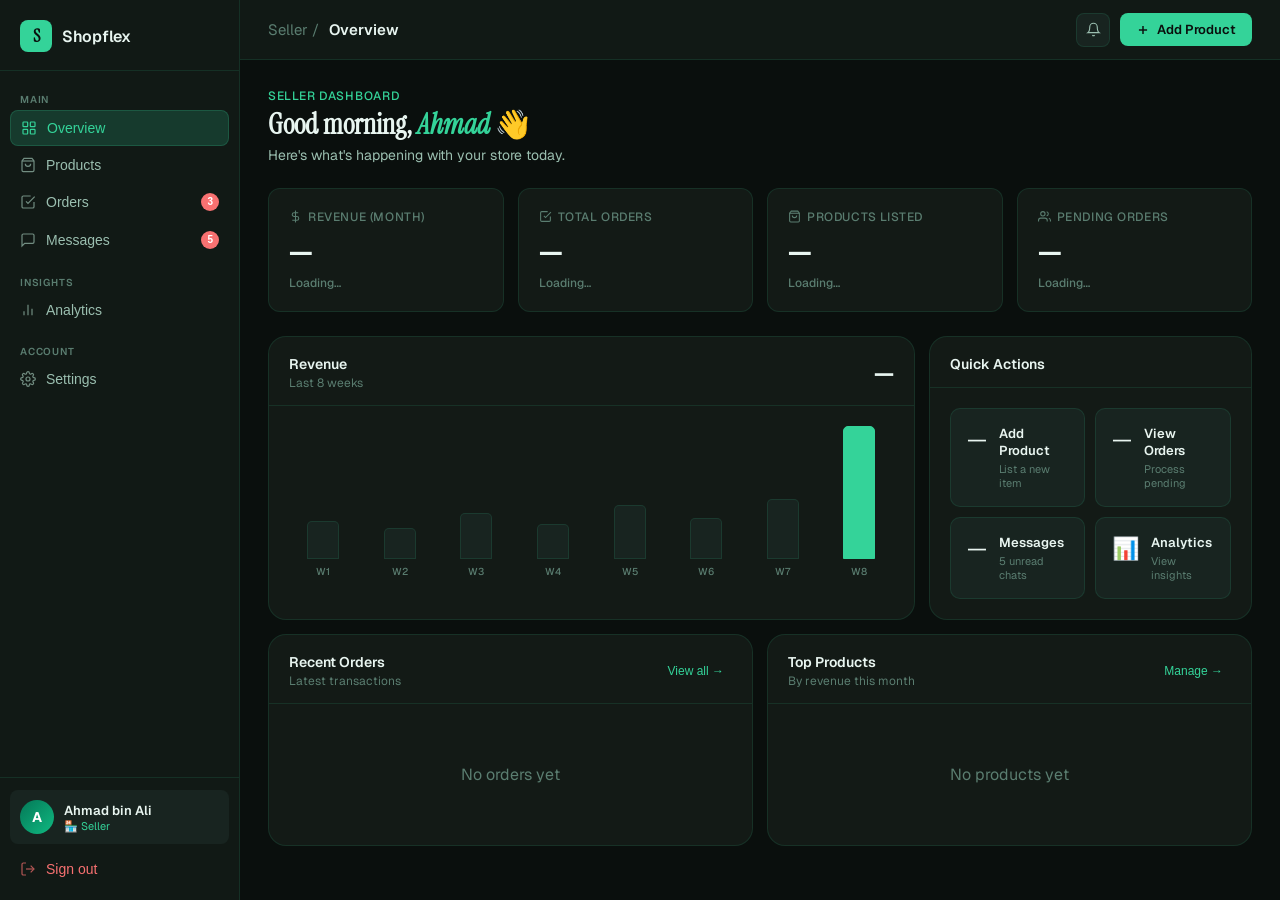
==== commit 1b58d426: "Add files via upload" ====
--- a/dashboard-seller.html
+++ b/dashboard-seller.html
@@ -143,32 +143,32 @@
               <svg width="13" height="13" viewBox="0 0 24 24" fill="none" stroke="currentColor" stroke-width="2"><line x1="12" y1="1" x2="12" y2="23"/><path d="M17 5H9.5a3.5 3.5 0 000 7h5a3.5 3.5 0 010 7H6"/></svg>
               Revenue (Month)
             </div>
-            <div class="stat-value">RM 4,820</div>
-            <div class="stat-trend trend-up">↑ 14% vs last month</div>
+            <div class="stat-value" id="stat-revenue">—</div>
+            <div class="stat-trend" id="stat-revenue-sub" style="color:var(--text-3)">Loading…</div>
           </div>
           <div class="stat-card">
             <div class="stat-label">
               <svg width="13" height="13" viewBox="0 0 24 24" fill="none" stroke="currentColor" stroke-width="2"><path d="M9 11l3 3L22 4"/><path d="M21 12v7a2 2 0 01-2 2H5a2 2 0 01-2-2V5a2 2 0 012-2h11"/></svg>
               Total Orders
             </div>
-            <div class="stat-value">138</div>
-            <div class="stat-trend trend-up">↑ 8% vs last month</div>
+            <div class="stat-value" id="stat-orders">—</div>
+            <div class="stat-trend" id="stat-orders-sub" style="color:var(--text-3)">Loading…</div>
           </div>
           <div class="stat-card">
             <div class="stat-label">
               <svg width="13" height="13" viewBox="0 0 24 24" fill="none" stroke="currentColor" stroke-width="2"><path d="M6 2L3 6v14a2 2 0 002 2h14a2 2 0 002-2V6l-3-4z"/><line x1="3" y1="6" x2="21" y2="6"/><path d="M16 10a4 4 0 01-8 0"/></svg>
               Products Listed
             </div>
-            <div class="stat-value">24</div>
-            <div class="stat-trend trend-up">↑ 3 new this month</div>
+            <div class="stat-value" id="stat-products">—</div>
+            <div class="stat-trend" id="stat-products-sub" style="color:var(--text-3)">Loading…</div>
           </div>
           <div class="stat-card">
             <div class="stat-label">
               <svg width="13" height="13" viewBox="0 0 24 24" fill="none" stroke="currentColor" stroke-width="2"><path d="M17 21v-2a4 4 0 00-4-4H5a4 4 0 00-4 4v2"/><circle cx="9" cy="7" r="4"/><path d="M23 21v-2a4 4 0 00-3-3.87"/><path d="M16 3.13a4 4 0 010 7.75"/></svg>
-              Returning Buyers
-            </div>
-            <div class="stat-value">61%</div>
-            <div class="stat-trend trend-down">↓ 2% vs last month</div>
+              Pending Orders
+            </div>
+            <div class="stat-value" id="stat-pending">—</div>
+            <div class="stat-trend" id="stat-pending-sub" style="color:var(--text-3)">Loading…</div>
           </div>
         </div>
 
@@ -182,7 +182,7 @@
                 <div class="card-sub">Last 8 weeks</div>
               </div>
               <div style="display:flex;gap:8px;align-items:center">
-                <span style="font-size:22px;font-weight:700;color:var(--text)">RM 4,820</span>
+                <span id="stat-revenue-chart" style="font-size:22px;font-weight:700;color:var(--text)">—</span>
               </div>
             </div>
             <div class="card-body">
@@ -329,19 +329,19 @@
 
         <div class="orders-tabs">
           <button class="otab active" onclick="Dash.filterOrders('all', this)">
-            All <span class="otab-count">12</span>
+            All <span class="otab-count" id="otab-all">0</span>
           </button>
           <button class="otab" onclick="Dash.filterOrders('pending', this)">
-            Pending <span class="otab-count">3</span>
+            Pending <span class="otab-count" id="otab-pending">0</span>
           </button>
           <button class="otab" onclick="Dash.filterOrders('shipped', this)">
-            Shipped <span class="otab-count">5</span>
+            Shipped <span class="otab-count" id="otab-shipped">0</span>
           </button>
           <button class="otab" onclick="Dash.filterOrders('delivered', this)">
-            Delivered <span class="otab-count">3</span>
+            Delivered <span class="otab-count" id="otab-delivered">0</span>
           </button>
           <button class="otab" onclick="Dash.filterOrders('cancelled', this)">
-            Cancelled <span class="otab-count">1</span>
+            Cancelled <span class="otab-count" id="otab-cancelled">0</span>
           </button>
         </div>
 
@@ -378,97 +378,29 @@
           <!-- Conversation list -->
           <div class="convo-list">
             <div class="convo-search">
-              <input class="search-input" style="padding-left:12px" placeholder="Search chats…" />
-            </div>
-            <div class="convo-item active" onclick="Dash.openChat(this, 'Ali Hassan', 'A', 'Is it still available?')">
-              <div class="convo-av">A</div>
-              <div class="convo-meta">
-                <div class="convo-name">Ali Hassan</div>
-                <div class="convo-preview">Is it still available? 👍</div>
-              </div>
-              <div style="display:flex;flex-direction:column;align-items:flex-end;gap:4px">
-                <div class="convo-time">2m</div>
-                <div class="unread-dot"></div>
-              </div>
-            </div>
-            <div class="convo-item" onclick="Dash.openChat(this, 'Siti Rahimah', 'S', 'When will it arrive?')">
-              <div class="convo-av" style="background:linear-gradient(135deg,#7c3aed,#6d28d9)">S</div>
-              <div class="convo-meta">
-                <div class="convo-name">Siti Rahimah</div>
-                <div class="convo-preview">When will it arrive?</div>
-              </div>
-              <div style="display:flex;flex-direction:column;align-items:flex-end;gap:4px">
-                <div class="convo-time">1h</div>
-                <div class="unread-dot"></div>
-              </div>
-            </div>
-            <div class="convo-item" onclick="Dash.openChat(this, 'Kumar Raj', 'K', 'Can I get a discount?')">
-              <div class="convo-av" style="background:linear-gradient(135deg,#b45309,#d97706)">K</div>
-              <div class="convo-meta">
-                <div class="convo-name">Kumar Raj</div>
-                <div class="convo-preview">Can I get a discount?</div>
-              </div>
-              <div style="display:flex;flex-direction:column;align-items:flex-end;gap:4px">
-                <div class="convo-time">3h</div>
-                <div class="unread-dot"></div>
-              </div>
-            </div>
-            <div class="convo-item" onclick="Dash.openChat(this, 'Nurul Ain', 'N', 'Thank you so much!')">
-              <div class="convo-av" style="background:linear-gradient(135deg,#0369a1,#0284c7)">N</div>
-              <div class="convo-meta">
-                <div class="convo-name">Nurul Ain</div>
-                <div class="convo-preview">Thank you so much! 🙏</div>
-              </div>
-              <div style="display:flex;flex-direction:column;align-items:flex-end;gap:4px">
-                <div class="convo-time">5h</div>
-              </div>
-            </div>
-            <div class="convo-item" onclick="Dash.openChat(this, 'Chong Wei', 'C', 'Order placed!')">
-              <div class="convo-av" style="background:linear-gradient(135deg,#be185d,#db2777)">C</div>
-              <div class="convo-meta">
-                <div class="convo-name">Chong Wei</div>
-                <div class="convo-preview">Order placed! Thanks.</div>
-              </div>
-              <div style="display:flex;flex-direction:column;align-items:flex-end;gap:4px">
-                <div class="convo-time">1d</div>
-              </div>
+              <input class="search-input" style="padding-left:12px" placeholder="Search chats…" id="convo-search-input" oninput="Dash.filterConversations(this.value)" />
+            </div>
+            <div id="convo-list-container" style="flex:1;overflow-y:auto">
+              <!-- Conversations loaded here by JS -->
+              <div style="padding:20px;text-align:center;color:var(--text-3);font-size:13px">Loading conversations…</div>
             </div>
           </div>
 
           <!-- Chat area -->
           <div class="chat-area">
             <div class="chat-header">
-              <div class="chat-av" id="chat-av">A</div>
+              <div class="chat-av" id="chat-av">—</div>
               <div>
-                <div class="chat-name" id="chat-name">Ali Hassan</div>
+                <div class="chat-name" id="chat-name">Select a conversation</div>
                 <div class="chat-status">● Online</div>
               </div>
             </div>
             <div class="chat-messages" id="chat-messages">
-              <div class="msg in">
-                <div class="msg-bubble">Hi! Is the Wireless Earbuds Pro still available?</div>
-                <div class="msg-time">2:14 PM</div>
-              </div>
-              <div class="msg in">
-                <div class="msg-bubble">Is it still available? 👍</div>
-                <div class="msg-time">2:14 PM</div>
-              </div>
-              <div class="msg out">
-                <div class="msg-bubble">Yes! We still have 5 units left 🎧</div>
-                <div class="msg-time">2:15 PM</div>
-              </div>
-              <div class="msg out">
-                <div class="msg-bubble">Free shipping for orders above RM 100 too!</div>
-                <div class="msg-time">2:15 PM</div>
-              </div>
-              <div class="msg in">
-                <div class="msg-bubble">Great! I'll place an order now.</div>
-                <div class="msg-time">2:17 PM</div>
-              </div>
+              <div style="padding:20px;text-align:center;color:var(--text-3);font-size:13px">Select a conversation to view messages</div>
             </div>
             <div class="chat-input-wrap">
-              <input class="chat-input" id="chat-input-field" placeholder="Type a message…" onkeydown="if(event.key==='Enter')Dash.sendMessage()" />
-              <button class="send-btn" onclick="Dash.sendMessage()">
+              <input class="chat-input" id="chat-input-field" placeholder="Type a message…" onkeydown="if(event.key==='Enter')Dash.sendMessage()" disabled />
+              <button class="send-btn" onclick="Dash.sendMessage()" disabled>
                 <svg width="14" height="14" viewBox="0 0 24 24" fill="none" stroke="currentColor" stroke-width="2.5"><line x1="22" y1="2" x2="11" y2="13"/><polygon points="22 2 15 22 11 13 2 9 22 2"/></svg>
               </button>
             </div>
@@ -497,23 +429,23 @@
         <div class="stats-row">
           <div class="stat-card">
             <div class="stat-label">Total Revenue</div>
-            <div class="stat-value">RM 4,820</div>
-            <div class="stat-trend trend-up">↑ 14%</div>
+            <div class="stat-value" id="analytics-revenue">—</div>
+            <div class="stat-trend" id="analytics-revenue-sub" style="color:var(--text-3)">Loading…</div>
           </div>
           <div class="stat-card">
             <div class="stat-label">Orders</div>
-            <div class="stat-value">138</div>
-            <div class="stat-trend trend-up">↑ 8%</div>
+            <div class="stat-value" id="analytics-orders">—</div>
+            <div class="stat-trend" id="analytics-orders-sub" style="color:var(--text-3)">Loading…</div>
           </div>
           <div class="stat-card">
             <div class="stat-label">Avg. Order Value</div>
-            <div class="stat-value">RM 34.9</div>
-            <div class="stat-trend trend-up">↑ 5%</div>
+            <div class="stat-value" id="analytics-avg">—</div>
+            <div class="stat-trend style="color:var(--text-3)"></div>
           </div>
           <div class="stat-card">
-            <div class="stat-label">Conversion Rate</div>
-            <div class="stat-value">3.8%</div>
-            <div class="stat-trend trend-down">↓ 0.4%</div>
+            <div class="stat-label">Pending Orders</div>
+            <div class="stat-value" id="analytics-pending">—</div>
+            <div class="stat-trend" id="analytics-pending-sub" style="color:var(--text-3)">Loading…</div>
           </div>
         </div>
 
@@ -534,7 +466,7 @@
           <!-- Category breakdown -->
           <div class="card">
             <div class="card-header">
-              <div class="card-title">Sales by Category</div>
+              <div class="card-title">Sales1  qa by Category</div>
               <div class="card-sub">Revenue distribution</div>
             </div>
             <div class="card-body">
